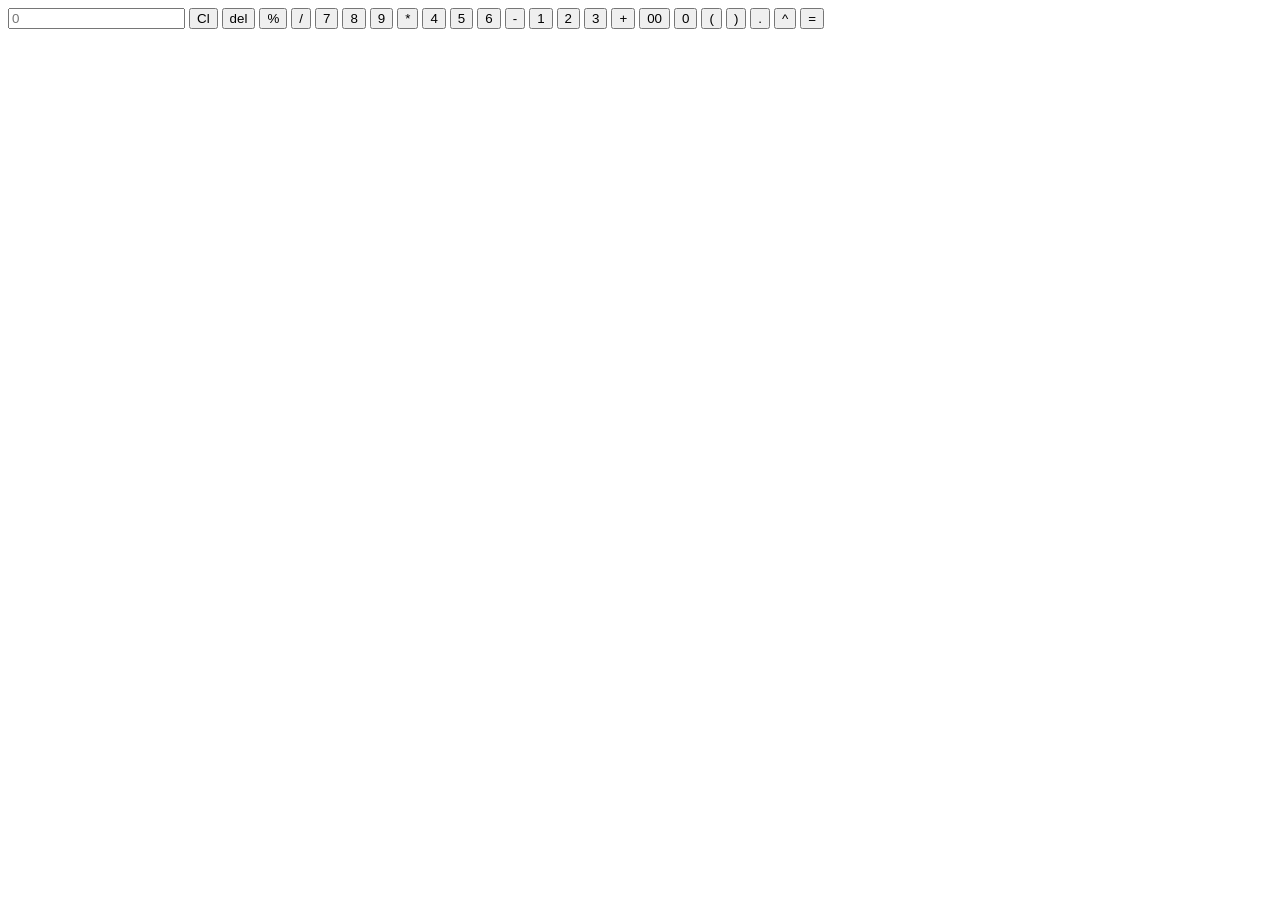
==== calculator.html @ 8d1d2218 "Add files via upload" ====
<!DOCTYPE html>
<html lang="en">
<head>
    <meta charset="UTF-8">
    <meta name="viewport" content="width=device-width, initial-scale=1.0">
    <title>calculator</title>
    <link rel="stylesheet" href="style1.css">
    
</head>
<body>
    <div class="container">
    <div class="calculator">
        <input type="text"  placeholder="0" id="op-screen" readonly>
        <button onclick="clearsc()">Cl</button>
        <button onclick="del()">del</button>
        <button onclick="display('%')">%</button>
        <button onclick="display('/')">/</button>
        <button onclick="display('7')">7</button>
        <button onclick="display('8')">8</button>
        <button onclick="display('9')">9</button>
        <button onclick="display('*')">*</button>
        <button onclick="display('4')" >4</button>
        <button onclick="display('5')">5</button>
        <button onclick="display('6')">6</button>
        <button onclick="display('-')">-</button>
        <button onclick="display('1')">1</button>
        <button onclick="display('2')">2</button>
        <button onclick="display('3')">3</button>
        <button onclick="display('+')">+</button>
        <button onclick="display('00')">00</button>
        <button onclick="display('0')">0</button>
        <button onclick="display('(')">(</button>
        <button onclick="display(')')">)</button>
        <button onclick="display('.')">.</button>
        <button onclick="display('^')">^</button>
        <button onclick="calculate()" class="equal">=</button>
        </div>
    </div>
<script>
    let opscreen=document.getElementById("op-screen");
    function display(num) {
  opscreen.value += num;
  if (opscreen.value.length<=6) 
  {
    opscreen.style.fontSize = "50px";
  } 
  else if(opscreen.value.length>6 && opscreen.value.length<=12)
  {
    opscreen.style.fontSize = "30px";
  }
  else
  {
    opscreen.style.fontSize="20px";
  }
  opscreen.scrollLeft = opscreen.scrollWidth;
}

    function calculate() {
    try {
        let expression = opscreen.value.replace(/\^/g, '**');
        opscreen.value = eval(expression);
    } catch(error) {
        alert("Invalid Expression");
    }
}

    function clearsc()
    {
        opscreen.value= "";
        opscreen.style.fontSize = "50px";

    }
    function del() {
    opscreen.value = opscreen.value.slice(0, -1);
    if (opscreen.value.length <= 6)
    {
         opscreen.style.fontSize = "50px";
    }
    else if (opscreen.value.length <= 12) 
    { 
      opscreen.style.fontSize = "30px";
    }
    else
    {
        opscreen.style.fontSize = "20px";
    }
}
    document.addEventListener("keydown", function(event) {
    const key = event.key;
    if ((/[\d+\-*/%.()^]/).test(key)) {
        display(key);
    }
    else if (key === "Enter") {
        calculate();
    }
    else if (key === "Backspace") {
        del();
    }
    else if (key === "Escape") {
        clearsc();
    }
});

</script>
</body>
</html>
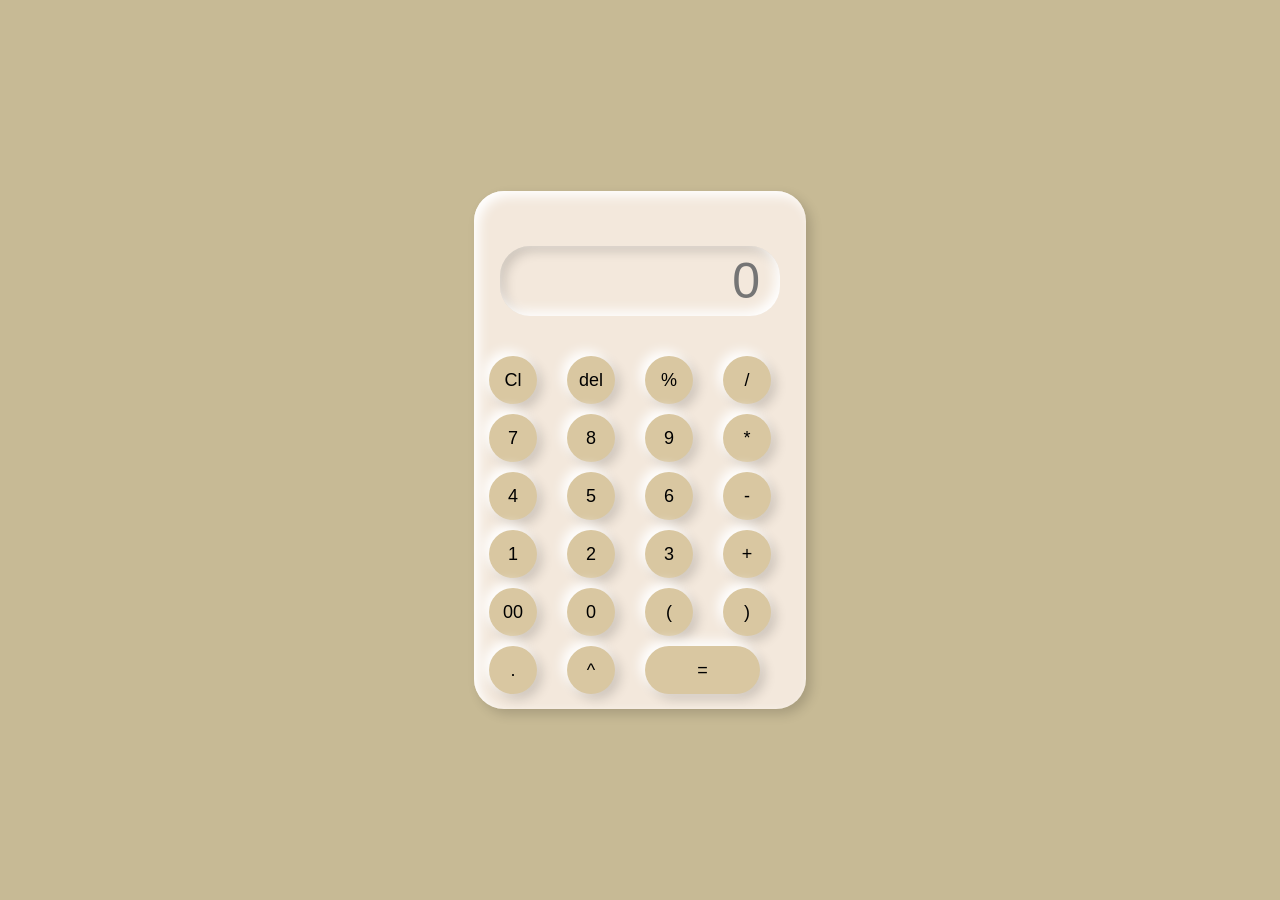
==== commit f4ea5c91: "Update calculator.html" ====
--- a/calculator.html
+++ b/calculator.html
@@ -4,7 +4,7 @@
     <meta charset="UTF-8">
     <meta name="viewport" content="width=device-width, initial-scale=1.0">
     <title>calculator</title>
-    <link rel="stylesheet" href="style1.css">
+    <link rel="stylesheet" href="calculator_css.css">
     
 </head>
 <body>
@@ -104,3 +104,4 @@
 </script>
 </body>
 </html>
+
--- a/calculator_css.css
+++ b/calculator_css.css
@@ -0,0 +1,94 @@
+* {
+    margin: 0;
+    padding: 0;
+    box-sizing: border-box;
+    font-family: sans-serif;
+    outline: none;
+}
+
+body {
+    background-color: #c7ba95; 
+    display: flex;
+    justify-content: center;
+    align-items: center;
+    height: 100vh;
+}
+.container {
+    display: flex;
+    justify-content: center;
+    align-items: center;
+}
+
+.calculator {
+    background-color: #f3e8dc; 
+    padding: 15px;
+    border-radius: 30px;
+    box-shadow: 
+        inset 5px 5px 12px #ffffff, 
+        5px 5px 12px rgba(0, 0, 0, 0.16);
+    display: grid;
+    grid-template-columns: repeat(4, 68px);
+    gap: 10px;
+}
+input {
+    grid-column: span 4;
+    height: 70px;
+    width: 100%;
+    max-width: 280px;
+    background-color: #f3e8dc;
+    box-shadow: inset -5px -5px 12px #ffffff, 
+                inset 5px 5px 12px rgba(0,0,0,0.16);
+    border: none;
+    border-radius: 30px;
+    color: rgb(70, 70, 70);
+    font-size: 50px;
+    text-align: end;
+    margin: auto;
+    margin-top: 40px;
+    margin-bottom: 30px;
+    padding: 20px;
+    transition: all 0.2s ease;
+}
+
+button {
+    height: 48px;
+    width: 48px;
+    background-color: #d9c7a1;
+    box-shadow: -5px -5px 12px #ffffff,
+                5px 5px 12px rgba(0,0,0,0.16);
+    border: none;
+    border-radius: 50%;
+    font-size: 18px;
+    cursor: pointer;
+    transition: all 0.2s ease;
+}
+
+button:hover {
+    background-color: #bfa575;
+}
+.equal {
+    width: 115px;
+    border-radius: 40px;
+    background-color: #d9c7a1; 
+    box-shadow: -5px -5px 12px #ffffff,
+                5px 5px 12px rgba(0,0,0,0.16);
+}
+
+.equal:hover {
+    background-color: #bfa575; 
+}
+
+@media (max-width: 400px) {
+    .calculator {
+        grid-template-columns: repeat(4, 1fr);
+    }
+    input {
+        font-size: 30px;
+        padding: 10px;
+    }
+    button {
+        height: 40px;
+        width: 40px;
+        font-size: 16px;
+    }
+}
